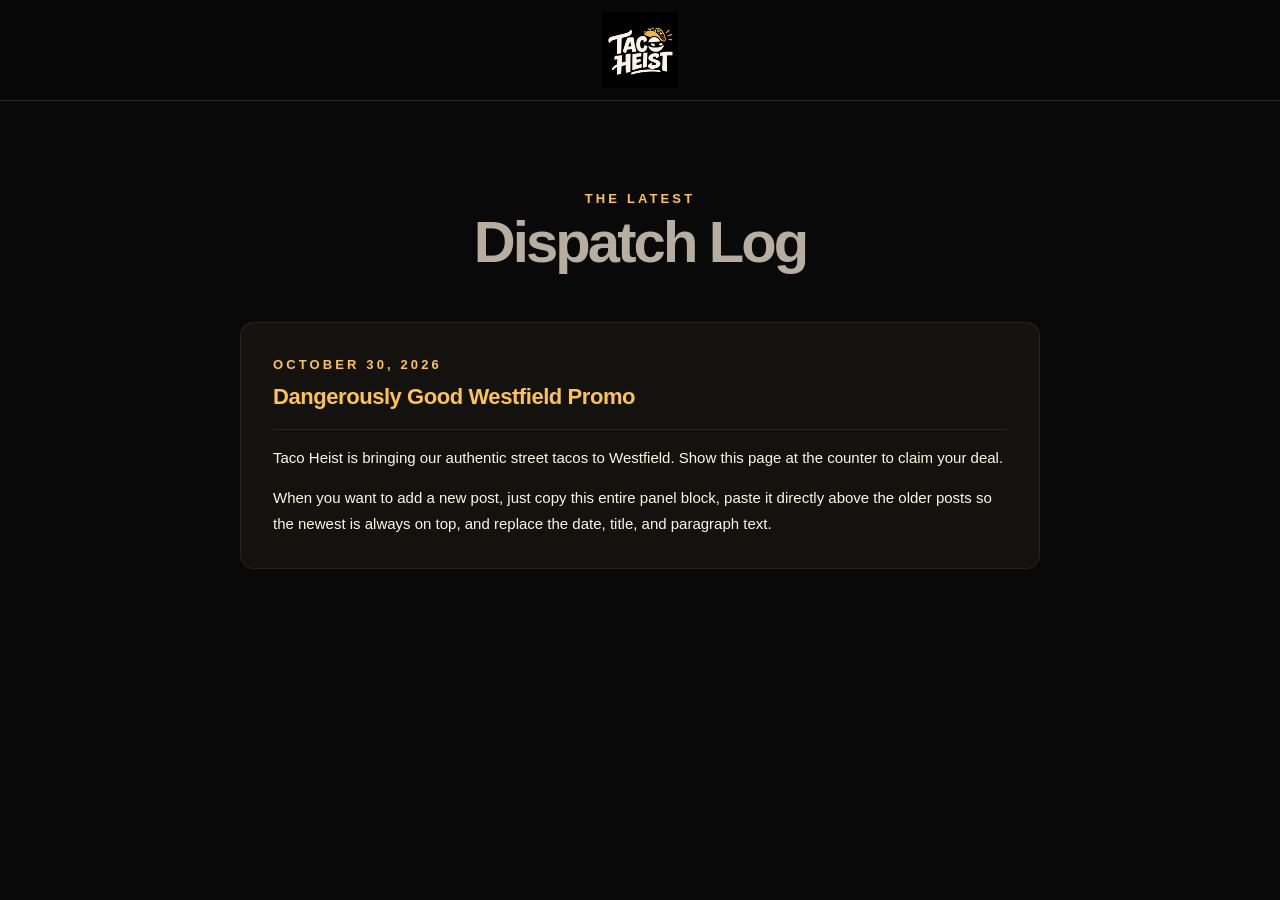
==== blog/index.html @ fea081cf "blog page add and minor mods" ====
<!DOCTYPE html>
<html lang="en">
<head>
    <meta charset="UTF-8">
    <meta name="viewport" content="width=device-width, initial-scale=1.0">
    <title>Taco Heist - Updates</title>
    <link rel="stylesheet" href="../css/styles.css">
    <link rel="icon" type="image/png" href="../images/favicon.png">
</head>
<body>
    <header>
        <nav style="justify-content: center;">
            <img src="../images/th_company_logo.png" alt="Taco Heist Logo">
        </nav>
    </header>

    <section class="wrap">
        <div class="center intro">
            <span class="eyebrow">The Latest</span>
            <h2>Dispatch Log</h2>
        </div>
        
        <div style="display: flex; flex-direction: column; gap: 30px; max-width: 800px; margin: auto;">
            
            <!-- ================================================== -->
            <!-- 📋 NEW POST TEMPLATE: COPY THIS ENTIRE PANEL 📋 -->
            <!-- ================================================== -->
            <div class="panel">
                <div class="panel-header" style="flex-direction: column; margin-bottom: 15px;">
                    <span class="eyebrow" style="margin-bottom: 5px;">October 30, 2026</span>
                    <h3 style="margin-bottom: 0;">Dangerously Good Westfield Promo</h3>
                </div>
                <div style="border-top: 1px solid #ffffff18; padding-top: 15px;">
                    <p style="color: var(--cream); font-size: 15px; line-height: 1.7; margin-bottom: 15px;">
                        Taco Heist is bringing our authentic street tacos to Westfield. Show this page at the counter to claim your deal.
                    </p>
                    <p style="color: var(--cream); font-size: 15px; line-height: 1.7; margin: 0;">
                        When you want to add a new post, just copy this entire panel block, paste it directly above the older posts so the newest is always on top, and replace the date, title, and paragraph text.
                    </p>
                </div>
            </div>
            <!-- ================================================== -->
            <!-- 📋 END OF TEMPLATE 📋 -->
            <!-- ================================================== -->

        </div>
    </section>
</body>
</html>
---- css/styles.css ----
/* Core Reset & Theme Variables */
:root {
  --gold: #ffc34f;
  --cream: #fff5e5;
  --muted: #b7aea0;
  --dark: #090909;
}

* {
  box-sizing: border-box;
}

html {
  scroll-behavior: smooth;
}

body {
  margin: 0;
  background: var(--dark);
  color: var(--cream);
  font-family: Arial, Helvetica, sans-serif;
  line-height: 1.55;
}

a {
  color: inherit;
  text-decoration: none;
}

button {
  font: inherit;
}

header {
  position: sticky;
  top: 0;
  z-index: 10;
  background: #090909ed;
  border-bottom: 1px solid #ffffff22;
  backdrop-filter: blur(12px);
}

nav {
  max-width: 1180px;
  margin: auto;
  display: flex;
  align-items: center;
  justify-content: space-between;
  padding: 12px 24px;
  gap: 16px;
}

nav img {
  width: 76px;
  height: 76px;
  object-fit: contain;
}

nav .links {
  display: flex;
  gap: 25px;
  align-items: center;
  font-size: 14px;
  font-weight: 800;
  letter-spacing: .08em;
}

nav a:hover {
  color: var(--gold);
}

.btn {
  display: inline-block;
  border: 0;
  border-radius: 5px;
  background: var(--gold);
  color: #14100b;
  padding: 15px 25px;
  font-weight: 900;
  letter-spacing: .07em;
  cursor: pointer;
  text-align: center;
}

.btn:hover {
  background: #ffe09a;
}

.btn-outline {
  background: transparent;
  border: 1px solid var(--cream);
  color: var(--cream);
}

.btn-outline:hover {
  background: #ffffff1a;
}

.hero {
  min-height: 660px;
  display: grid;
  place-items: center;
  text-align: center;
  padding: 65px 22px;
  background: radial-gradient(circle at 50% 40%, #3e240e 0%, #14100b 43%, #090909 76%);
}

.hero-content {
  display: flex;
  flex-direction: column;
  align-items: center;
}

.hero img {
  width: min(360px, 66vw);
  filter: drop-shadow(0 10px 40px #0009);
}

.eyebrow {
  color: var(--gold);
  text-transform: uppercase;
  font-size: 13px;
  font-weight: 900;
  letter-spacing: .24em;
}

h1, h2, h3, p {
  margin-top: 0;
}

h1 {
  font-size: clamp(45px, 8vw, 98px);
  line-height: .97;
  letter-spacing: -.065em;
  margin: 22px 0;
}

h2 {
  font-size: clamp(34px, 5vw, 58px);
  letter-spacing: -.05em;
  line-height: 1.08;
}

.wrap {
  max-width: 1120px;
  margin: auto;
  padding: 85px 24px;
}

.center {
  text-align: center;
}

.intro {
  max-width: 740px;
  margin: 0 auto 20px;
  color: var(--muted);
}

.hero-tagline {
  display: block;
  width: 100%;
  font-size: clamp(15px, 2vw, 19px);
  font-weight: 900;
  letter-spacing: 0.3em;
  color: var(--gold);
  text-transform: uppercase;
  margin: 10px 0 15px 0;
  text-align: center;
}

.menu-grid {
  display: grid;
  grid-template-columns: repeat(2, minmax(0, 1fr));
  gap: 24px;
  align-items: start;
}

.panel {
  background: #14120f;
  border: 1px solid #ffffff12;
  border-radius: 14px;
  padding: 32px;
}

.panel-header {
  display: flex;
  justify-content: space-between;
  align-items: baseline;
}

.panel h3 {
  color: var(--gold);
  font-size: 22px;
  letter-spacing: -.02em;
  margin-bottom: 6px;
}

.cat-price {
  color: var(--gold);
  font-weight: 800;
  font-size: 18px;
}

.category-desc {
  font-size: 14px;
  color: #c4baab;
  margin-bottom: 20px;
  line-height: 1.5;
  border-bottom: 1px solid #ffffff18;
  padding-bottom: 14px;
}

.item {
  border-bottom: 1px solid #ffffff10;
  padding: 16px 0;
}

.item:last-child {
  border-bottom: 0;
}

.item-top {
  display: flex;
  justify-content: space-between;
  gap: 20px;
  font-weight: 600;
  font-size: 16px;
  color: var(--cream);
}

.item-title {
  font-weight: 600;
}

.price {
  color: var(--gold);
  font-weight: 700;
  white-space: nowrap;
}

.desc {
  font-size: 13.5px;
  color: #a89f91;
  margin: 6px 0 0;
  line-height: 1.5;
}

.pill {
  display: inline-block;
  border: 1px solid #ffc34f66;
  color: var(--gold);
  border-radius: 20px;
  padding: 6px 14px;
  font-size: 12px;
  font-weight: 800;
  letter-spacing: .08em;
}

.salsa {
  grid-column: 1 / -1;
}

.small {
  font-size: 13px;
  color: var(--muted);
}

/* --- Balanced Editorial Story Section --- */
.story-section {
  background: #f4ebd0;
  color: #2b241c;
  padding: 95px 24px;
  border-top: 1px solid #ffffff22;
  border-bottom: 1px solid #ffffff22;
}

.story-container {
  max-width: 1120px;
  margin: 0 auto;
  display: flex;
  gap: 60px;
  align-items: center;
}

.story-mark-col {
  flex: 0 0 36%;
}

.story-mark {
  background: #2b241c;
  color: #f4ebd0;
  width: 100%;
  aspect-ratio: 4 / 5;
  border-radius: 16px;
  display: flex;
  align-items: center;
  justify-content: center;
  font-weight: 900;
  font-size: clamp(60px, 8vw, 110px);
  letter-spacing: 0.08em;
  box-shadow: 0 15px 35px rgba(0,0,0,0.12);
}

.story-content {
  flex: 1;
}

.story-content h2 {
  color: #2b241c;
  margin-top: 12px;
  margin-bottom: 24px;
}

.story-content h2 em {
  font-style: italic;
  color: #8c5a23;
}

.story-content p {
  font-size: 15.5px;
  line-height: 1.7;
  margin-bottom: 18px;
  color: #42362b;
}

.story-content strong {
  color: #1a1510;
}

@media(max-width: 850px) {
  .story-container {
    flex-direction: column;
    gap: 40px;
  }
  .story-mark-col {
    width: 100%;
    max-width: 320px;
    margin: 0 auto;
  }
}

.visit-section {
  background: #120f0c;
  border-top: 1px solid #ffffff1b;
  border-bottom: 1px solid #ffffff1b;
  padding: 85px 24px;
}

.visit-grid {
  display: grid;
  grid-template-columns: repeat(3, minmax(0, 1fr));
  gap: 24px;
  margin-top: 35px;
  align-items: stretch;
}

.visit-card {
  background: #161411;
  border: 1px solid #ffffff1b;
  border-radius: 12px;
  padding: 28px;
  display: flex;
  flex-direction: column;
}

.visit-card h3 {
  color: var(--gold);
  font-size: 20px;
  margin-bottom: 15px;
  border-bottom: 1px solid #ffffff14;
  padding-bottom: 10px;
  letter-spacing: -.01em;
}

.visit-card p, 
.visit-card ul {
  font-size: 14.5px;
  color: var(--muted);
  margin: 0;
  line-height: 1.6;
}

.visit-card strong {
  color: var(--cream);
}

.hours-list {
  list-style: none;
  padding: 0;
  margin: 0;
}

.hours-list li {
  display: flex;
  justify-content: space-between;
  padding: 8px 0;
  border-bottom: 1px solid #ffffff10;
  font-size: 14px;
}

.hours-list li:last-child {
  border-bottom: 0;
}

.contact-link {
  color: var(--gold);
  text-decoration: underline;
  text-underline-offset: 3px;
}

.contact-link:hover {
  color: var(--cream);
}

.foot {
  border-top: 1px solid #ffffff25;
  padding: 35px 24px;
  text-align: center;
  color: #aa9e8d;
  font-size: 13px;
}

.foot img {
  width: 110px;
  display: block;
  margin: 0 auto 12px;
}

@media(max-width: 850px) {
  .visit-grid {
    grid-template-columns: 1fr;
  }
}

@media(max-width: 700px) {
  nav img {
    width: 55px;
    height: 55px;
  }
  nav .links {
    gap: 12px;
    font-size: 11px;
  }
  .menu-grid {
    grid-template-columns: 1fr;
  }
  .wrap {
    padding: 65px 20px;
  }
  .panel, .visit-card {
    padding: 22px;
  }
}
/* --- Custom Layout Adjustments for Salsas & Bowls --- */
.salsa-badge {
  display: inline-block;
  background: rgba(255, 195, 79, 0.12);
  border: 1px solid rgba(255, 195, 79, 0.3);
  color: var(--gold);
  border-radius: 6px;
  padding: 2px 8px;
  font-size: 12px;
  font-weight: 700;
  letter-spacing: 0.05em;
  white-space: nowrap;
}

.bowl-tag {
  color: var(--muted);
  font-size: 13px;
  font-weight: 600;
  font-style: italic;
  white-space: nowrap;
}

.bowl-item .item-title {
  color: var(--gold);
  font-size: 15px;
}

.sibling-concepts {
    display: flex;
    align-items: center;
    justify-content: center;
    gap: 15px;
    padding: 10px;
    flex-wrap: wrap;
    font-family: inherit;
}

.concepts-label {
    font-weight: bold;
    color: #333; /* Adjust to match the specific site's text color */
}

.concept-link {
    text-decoration: none;
    color: #d9534f; /* Adjust to match the specific site's accent color */
    font-weight: 600;
    transition: color 0.3s ease;
}

.concept-link:hover {
    color: #000;
    text-decoration: underline;
}

/* Mobile responsive adjustment */
@media (max-width: 768px) {
    .sibling-concepts {
        flex-direction: column;
        gap: 10px;
    }
}
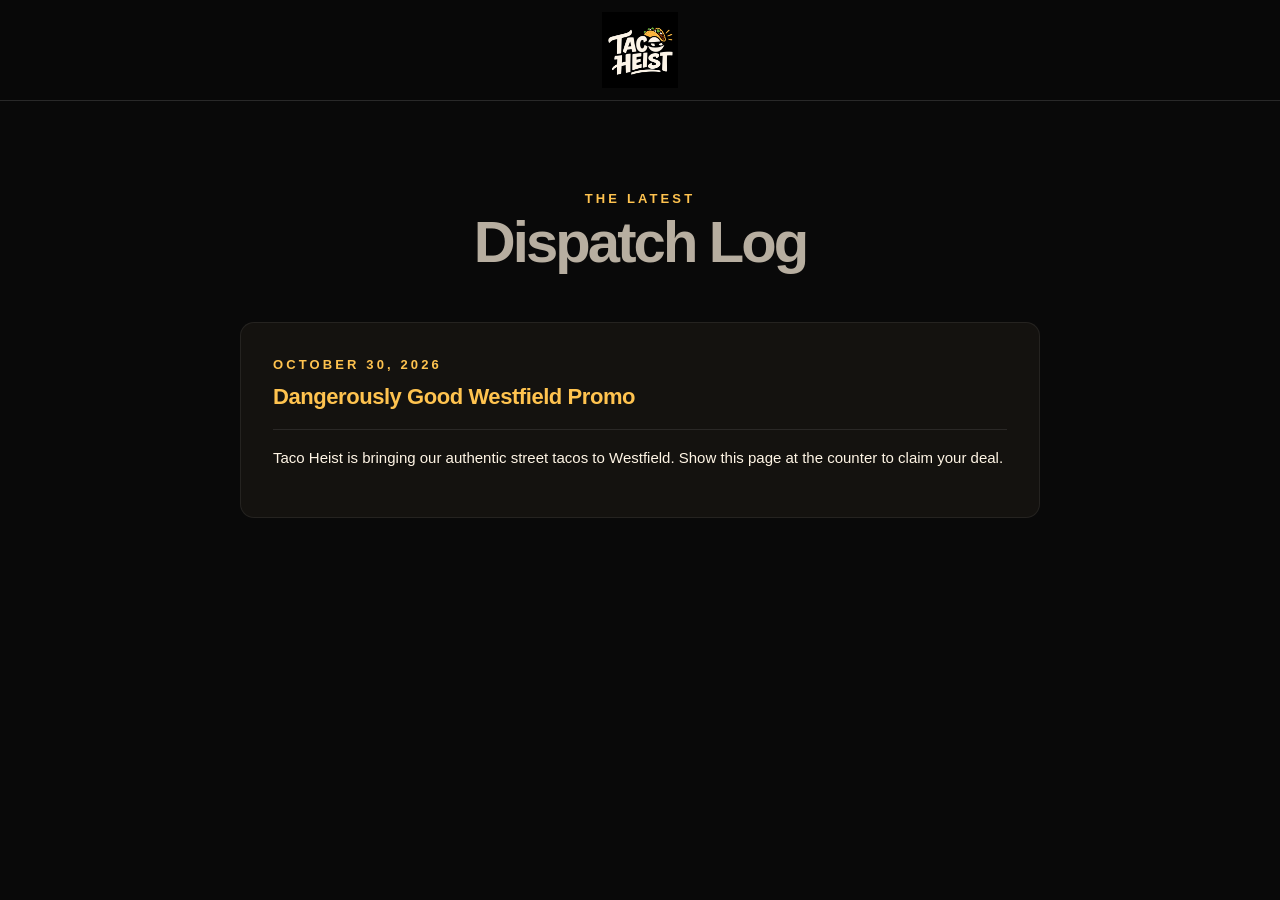
==== commit af1ed592: "blog cleanup" ====
--- a/blog/index.html
+++ b/blog/index.html
@@ -34,9 +34,6 @@
                     <p style="color: var(--cream); font-size: 15px; line-height: 1.7; margin-bottom: 15px;">
                         Taco Heist is bringing our authentic street tacos to Westfield. Show this page at the counter to claim your deal.
                     </p>
-                    <p style="color: var(--cream); font-size: 15px; line-height: 1.7; margin: 0;">
-                        When you want to add a new post, just copy this entire panel block, paste it directly above the older posts so the newest is always on top, and replace the date, title, and paragraph text.
-                    </p>
                 </div>
             </div>
             <!-- ================================================== -->
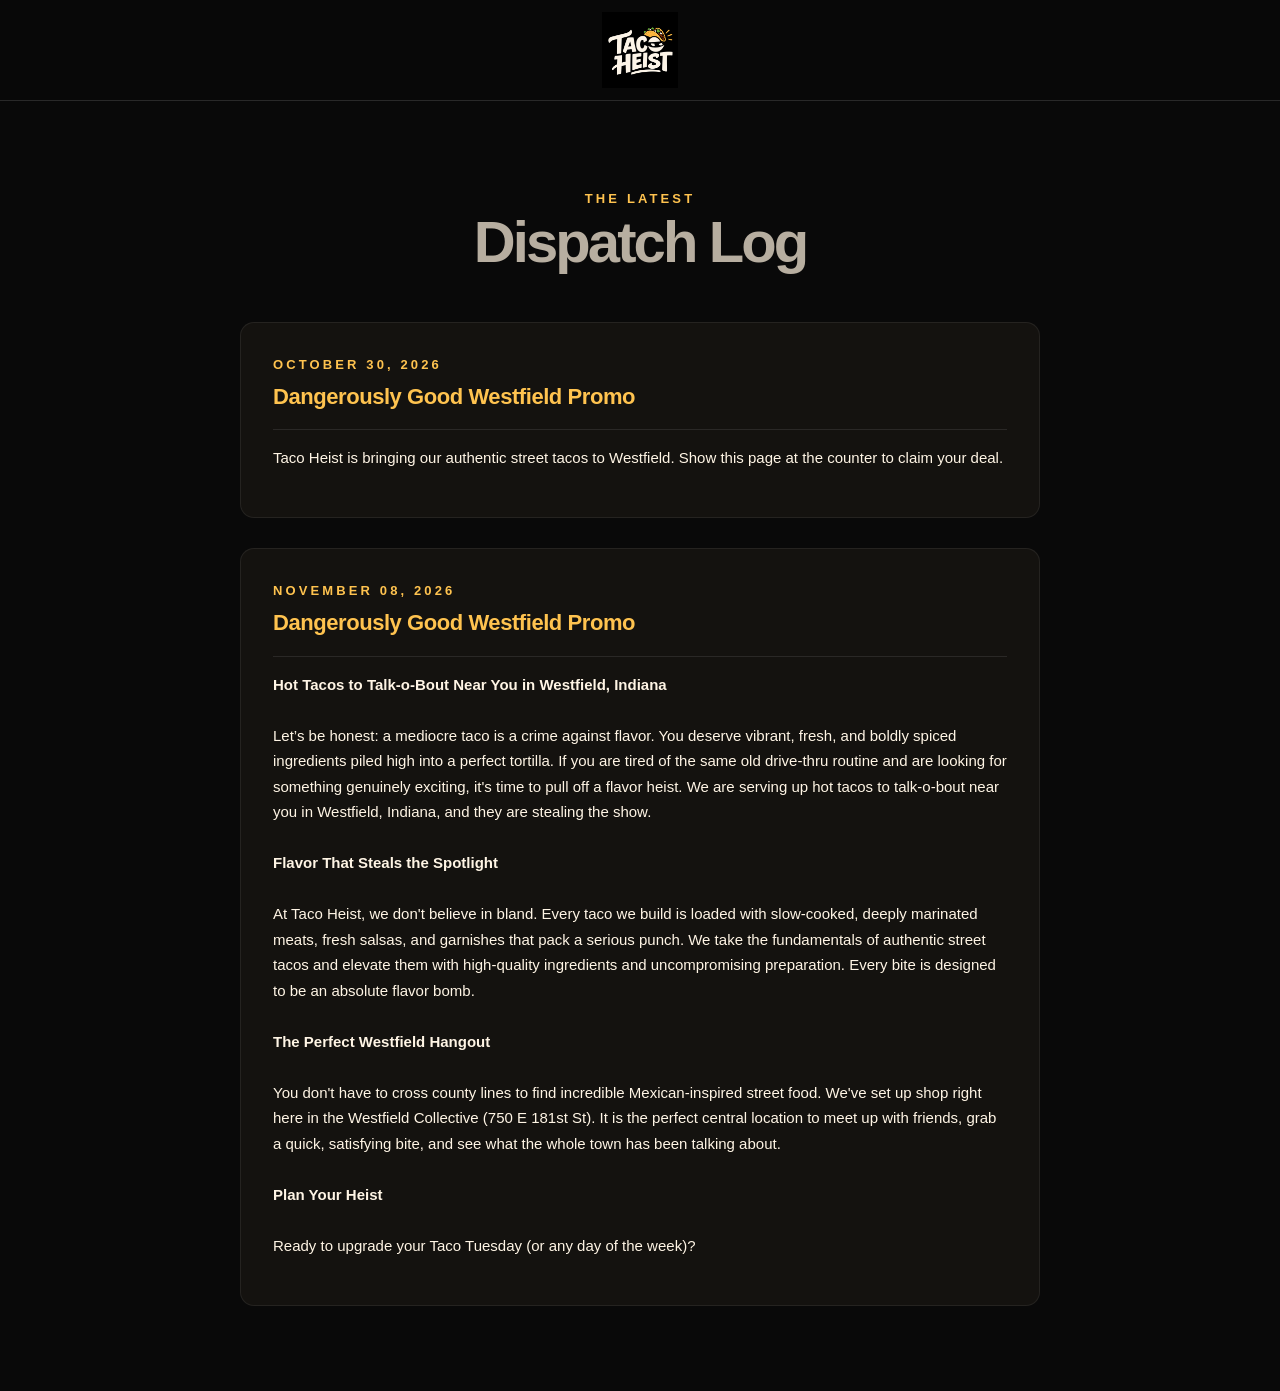
==== commit cb60b395: "blog update" ====
--- a/blog/index.html
+++ b/blog/index.html
@@ -40,6 +40,33 @@
             <!-- 📋 END OF TEMPLATE 📋 -->
             <!-- ================================================== -->
 
+                        <!-- ================================================== -->
+            <!-- 📋 NEW POST TEMPLATE: COPY THIS ENTIRE PANEL 📋 -->
+            <!-- ================================================== -->
+            <div class="panel">
+                <div class="panel-header" style="flex-direction: column; margin-bottom: 15px;">
+                    <span class="eyebrow" style="margin-bottom: 5px;">November 08, 2026</span>
+                    <h3 style="margin-bottom: 0;">Dangerously Good Westfield Promo</h3>
+                </div>
+                <div style="border-top: 1px solid #ffffff18; padding-top: 15px;">
+                    <p style="color: var(--cream); font-size: 15px; line-height: 1.7; margin-bottom: 15px;">
+                        <b>Hot Tacos to Talk-o-Bout Near You in Westfield, Indiana</b><br><br>
+                        Let’s be honest: a mediocre taco is a crime against flavor. You deserve vibrant, fresh, and boldly spiced ingredients piled high into a perfect tortilla. If you are tired of the same old drive-thru routine and are looking for something genuinely exciting, it's time to pull off a flavor heist. We are serving up hot tacos to talk-o-bout near you in Westfield, Indiana, and they are stealing the show.<br><br>
+
+                        <b>Flavor That Steals the Spotlight</b><br><br>
+                        At Taco Heist, we don't believe in bland. Every taco we build is loaded with slow-cooked, deeply marinated meats, fresh salsas, and garnishes that pack a serious punch. We take the fundamentals of authentic street tacos and elevate them with high-quality ingredients and uncompromising preparation. Every bite is designed to be an absolute flavor bomb.<br><br>
+
+                        <b>The Perfect Westfield Hangout</b><br><br>
+                        You don't have to cross county lines to find incredible Mexican-inspired street food. We've set up shop right here in the Westfield Collective (750 E 181st St). It is the perfect central location to meet up with friends, grab a quick, satisfying bite, and see what the whole town has been talking about.<br><br>
+
+                        <b>Plan Your Heist</b><br><br>
+                        Ready to upgrade your Taco Tuesday (or any day of the week)?
+                    </p>
+                </div>
+            </div>
+            <!-- ================================================== -->
+            <!-- 📋 END OF TEMPLATE 📋 -->
+            <!-- ================================================== -->
         </div>
     </section>
 </body>
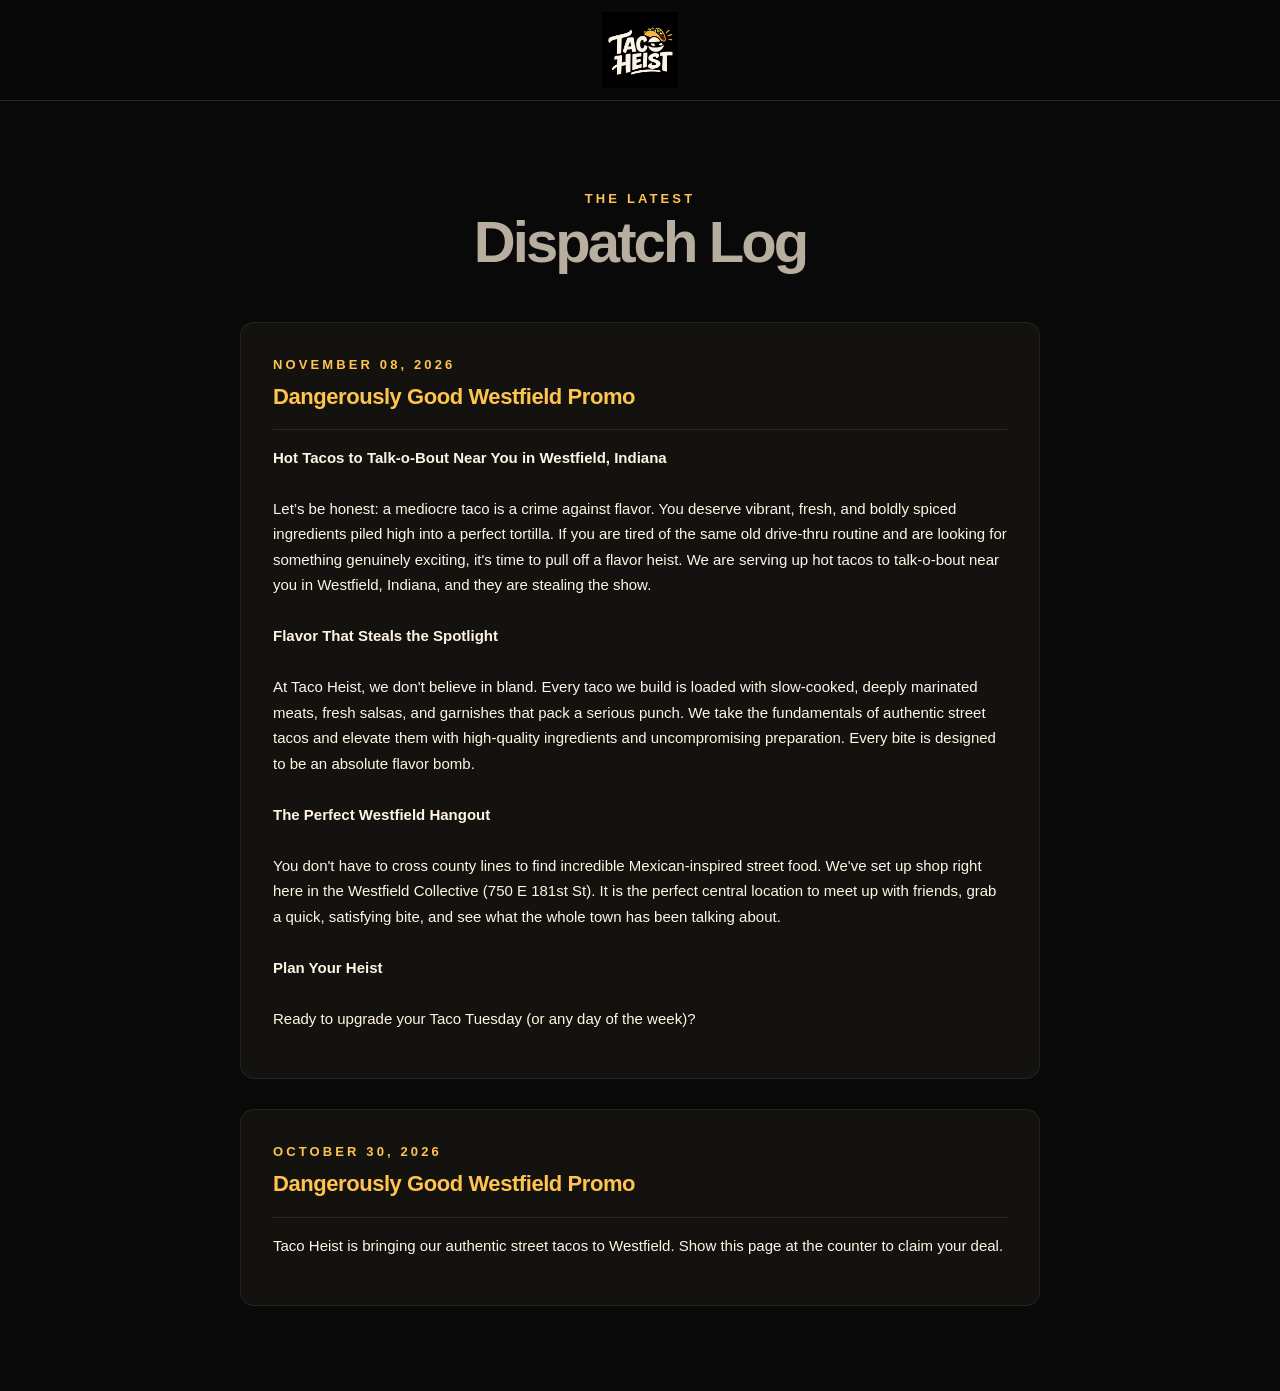
==== commit a06ebf7f: "blog update reorder" ====
--- a/blog/index.html
+++ b/blog/index.html
@@ -21,26 +21,7 @@
         </div>
         
         <div style="display: flex; flex-direction: column; gap: 30px; max-width: 800px; margin: auto;">
-            
             <!-- ================================================== -->
-            <!-- 📋 NEW POST TEMPLATE: COPY THIS ENTIRE PANEL 📋 -->
-            <!-- ================================================== -->
-            <div class="panel">
-                <div class="panel-header" style="flex-direction: column; margin-bottom: 15px;">
-                    <span class="eyebrow" style="margin-bottom: 5px;">October 30, 2026</span>
-                    <h3 style="margin-bottom: 0;">Dangerously Good Westfield Promo</h3>
-                </div>
-                <div style="border-top: 1px solid #ffffff18; padding-top: 15px;">
-                    <p style="color: var(--cream); font-size: 15px; line-height: 1.7; margin-bottom: 15px;">
-                        Taco Heist is bringing our authentic street tacos to Westfield. Show this page at the counter to claim your deal.
-                    </p>
-                </div>
-            </div>
-            <!-- ================================================== -->
-            <!-- 📋 END OF TEMPLATE 📋 -->
-            <!-- ================================================== -->
-
-                        <!-- ================================================== -->
             <!-- 📋 NEW POST TEMPLATE: COPY THIS ENTIRE PANEL 📋 -->
             <!-- ================================================== -->
             <div class="panel">
@@ -67,6 +48,24 @@
             <!-- ================================================== -->
             <!-- 📋 END OF TEMPLATE 📋 -->
             <!-- ================================================== -->
+                         
+            <!-- ================================================== -->
+            <!-- 📋 NEW POST TEMPLATE: COPY THIS ENTIRE PANEL 📋 -->
+            <!-- ================================================== -->
+            <div class="panel">
+                <div class="panel-header" style="flex-direction: column; margin-bottom: 15px;">
+                    <span class="eyebrow" style="margin-bottom: 5px;">October 30, 2026</span>
+                    <h3 style="margin-bottom: 0;">Dangerously Good Westfield Promo</h3>
+                </div>
+                <div style="border-top: 1px solid #ffffff18; padding-top: 15px;">
+                    <p style="color: var(--cream); font-size: 15px; line-height: 1.7; margin-bottom: 15px;">
+                        Taco Heist is bringing our authentic street tacos to Westfield. Show this page at the counter to claim your deal.
+                    </p>
+                </div>
+            </div>
+            <!-- ================================================== -->
+            <!-- 📋 END OF TEMPLATE 📋 -->
+            <!-- ================================================== -->
         </div>
     </section>
 </body>
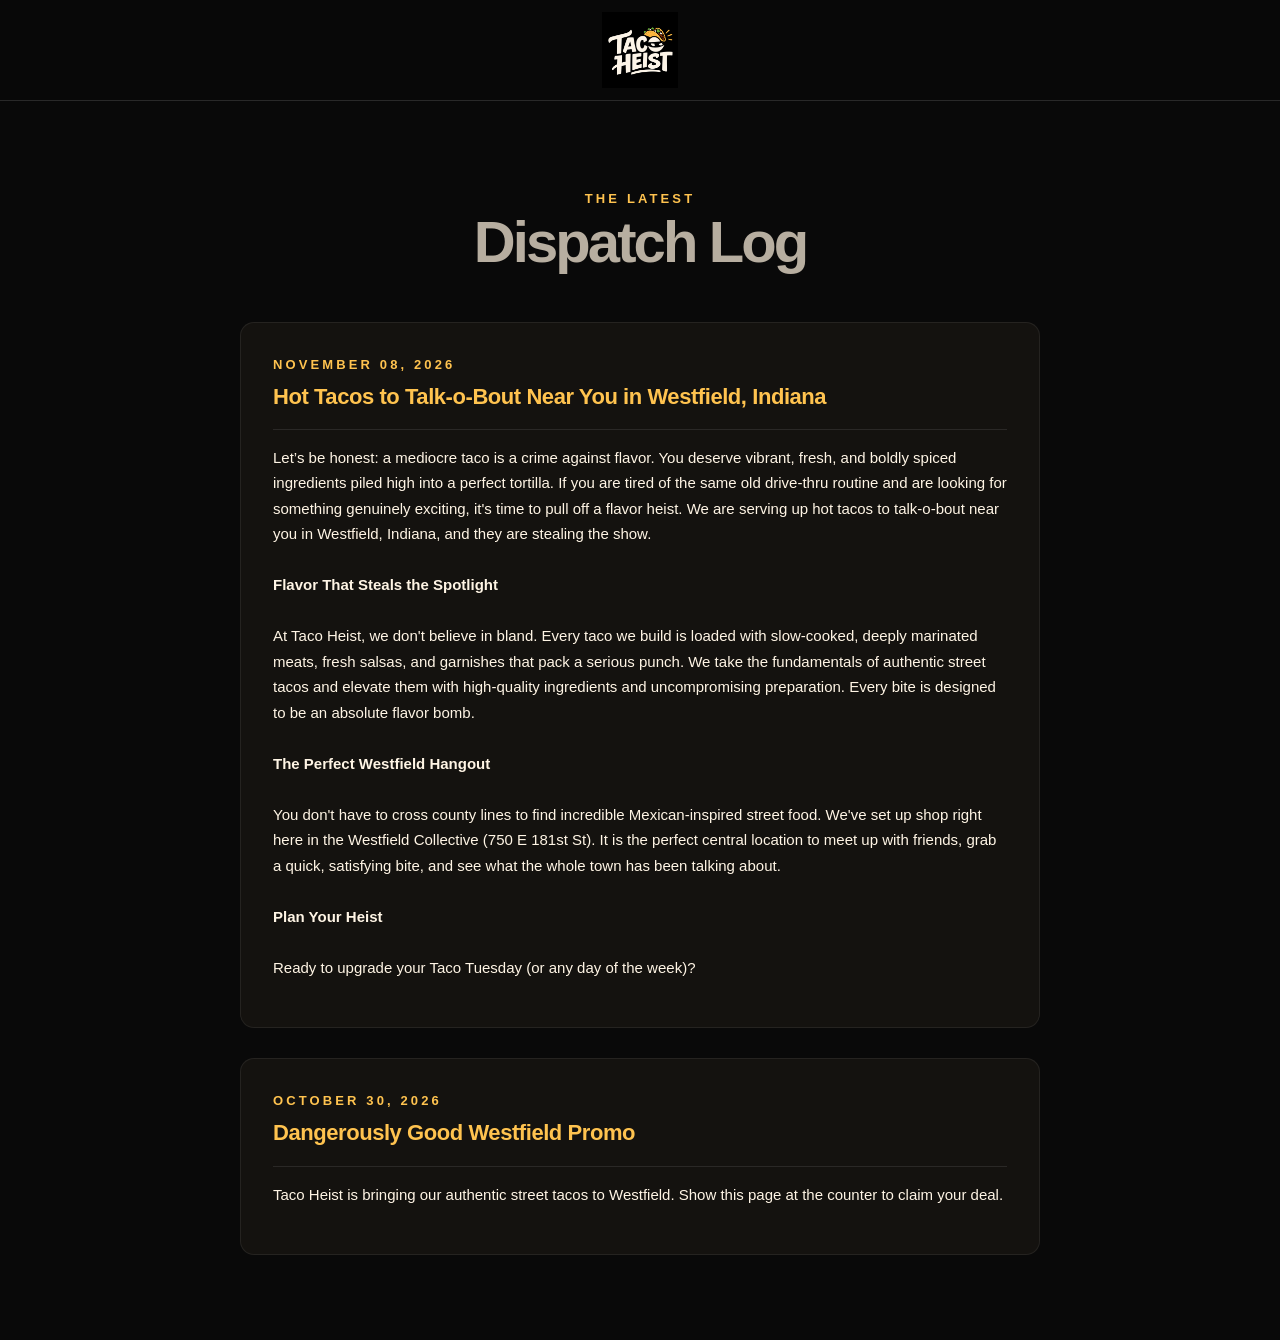
==== commit 5638b455: "blog update 3" ====
--- a/blog/index.html
+++ b/blog/index.html
@@ -27,11 +27,10 @@
             <div class="panel">
                 <div class="panel-header" style="flex-direction: column; margin-bottom: 15px;">
                     <span class="eyebrow" style="margin-bottom: 5px;">November 08, 2026</span>
-                    <h3 style="margin-bottom: 0;">Dangerously Good Westfield Promo</h3>
+                    <h3 style="margin-bottom: 0;">Hot Tacos to Talk-o-Bout Near You in Westfield, Indiana</h3>
                 </div>
                 <div style="border-top: 1px solid #ffffff18; padding-top: 15px;">
                     <p style="color: var(--cream); font-size: 15px; line-height: 1.7; margin-bottom: 15px;">
-                        <b>Hot Tacos to Talk-o-Bout Near You in Westfield, Indiana</b><br><br>
                         Let’s be honest: a mediocre taco is a crime against flavor. You deserve vibrant, fresh, and boldly spiced ingredients piled high into a perfect tortilla. If you are tired of the same old drive-thru routine and are looking for something genuinely exciting, it's time to pull off a flavor heist. We are serving up hot tacos to talk-o-bout near you in Westfield, Indiana, and they are stealing the show.<br><br>
 
                         <b>Flavor That Steals the Spotlight</b><br><br>
@@ -48,7 +47,7 @@
             <!-- ================================================== -->
             <!-- 📋 END OF TEMPLATE 📋 -->
             <!-- ================================================== -->
-                         
+
             <!-- ================================================== -->
             <!-- 📋 NEW POST TEMPLATE: COPY THIS ENTIRE PANEL 📋 -->
             <!-- ================================================== -->
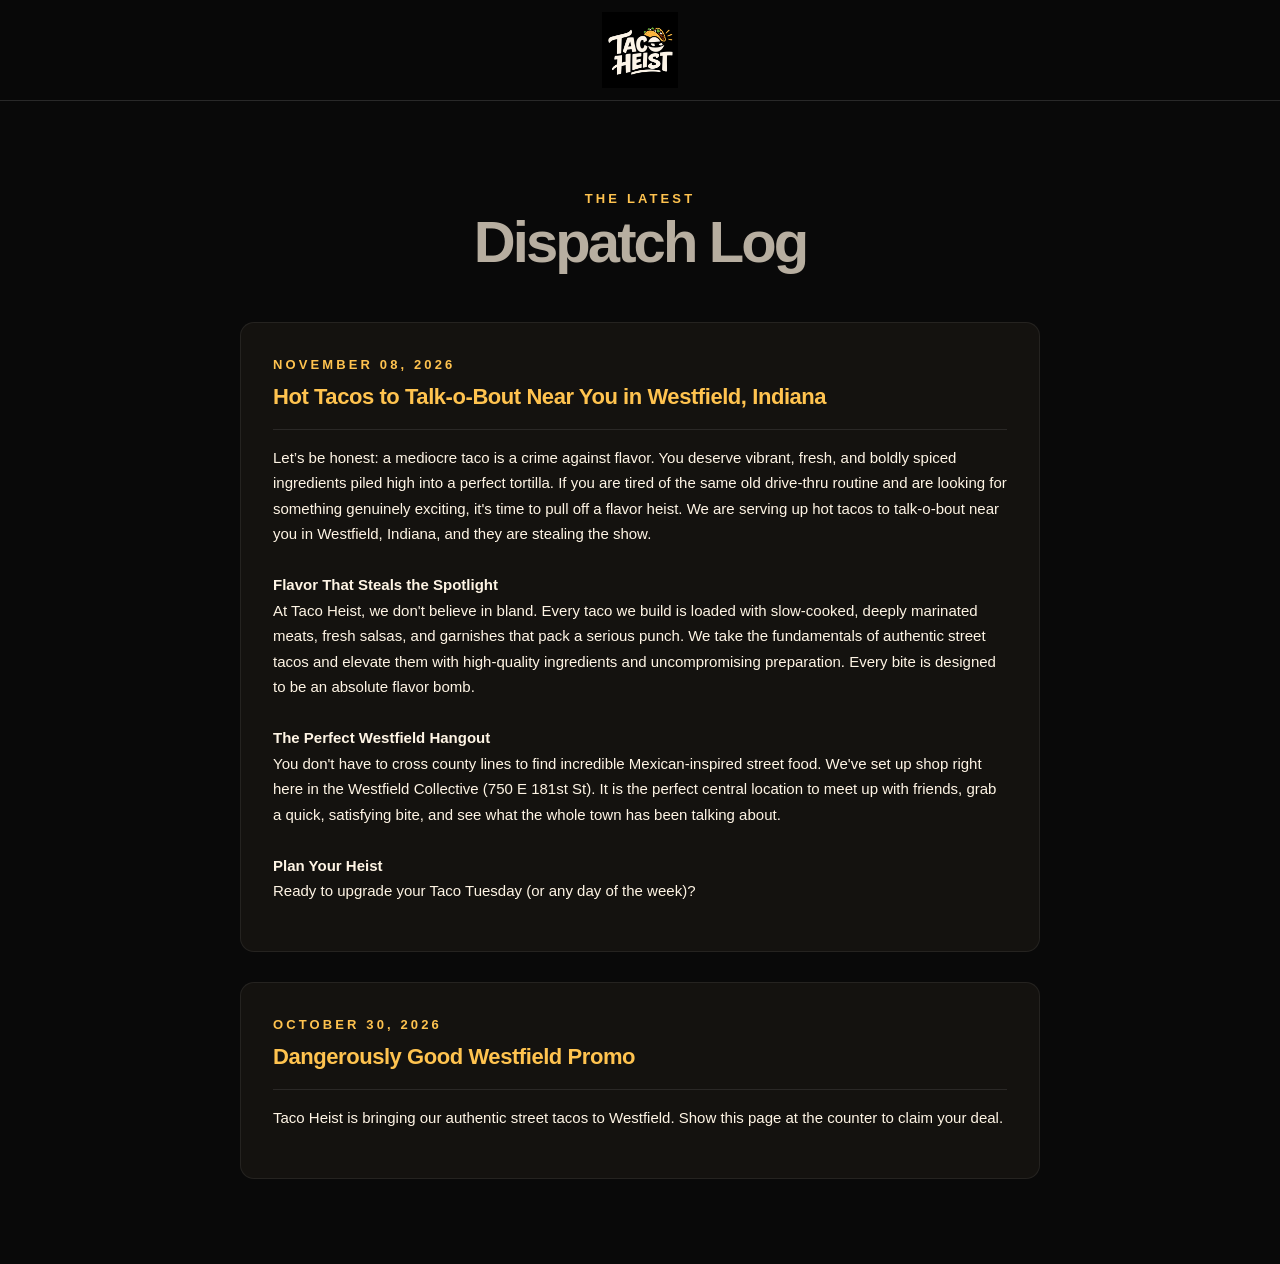
==== commit 6e710fed: "blog update" ====
--- a/blog/index.html
+++ b/blog/index.html
@@ -33,13 +33,13 @@
                     <p style="color: var(--cream); font-size: 15px; line-height: 1.7; margin-bottom: 15px;">
                         Let’s be honest: a mediocre taco is a crime against flavor. You deserve vibrant, fresh, and boldly spiced ingredients piled high into a perfect tortilla. If you are tired of the same old drive-thru routine and are looking for something genuinely exciting, it's time to pull off a flavor heist. We are serving up hot tacos to talk-o-bout near you in Westfield, Indiana, and they are stealing the show.<br><br>
 
-                        <b>Flavor That Steals the Spotlight</b><br><br>
+                        <b>Flavor That Steals the Spotlight</b><br>
                         At Taco Heist, we don't believe in bland. Every taco we build is loaded with slow-cooked, deeply marinated meats, fresh salsas, and garnishes that pack a serious punch. We take the fundamentals of authentic street tacos and elevate them with high-quality ingredients and uncompromising preparation. Every bite is designed to be an absolute flavor bomb.<br><br>
 
-                        <b>The Perfect Westfield Hangout</b><br><br>
+                        <b>The Perfect Westfield Hangout</b><br>
                         You don't have to cross county lines to find incredible Mexican-inspired street food. We've set up shop right here in the Westfield Collective (750 E 181st St). It is the perfect central location to meet up with friends, grab a quick, satisfying bite, and see what the whole town has been talking about.<br><br>
 
-                        <b>Plan Your Heist</b><br><br>
+                        <b>Plan Your Heist</b><br>
                         Ready to upgrade your Taco Tuesday (or any day of the week)?
                     </p>
                 </div>
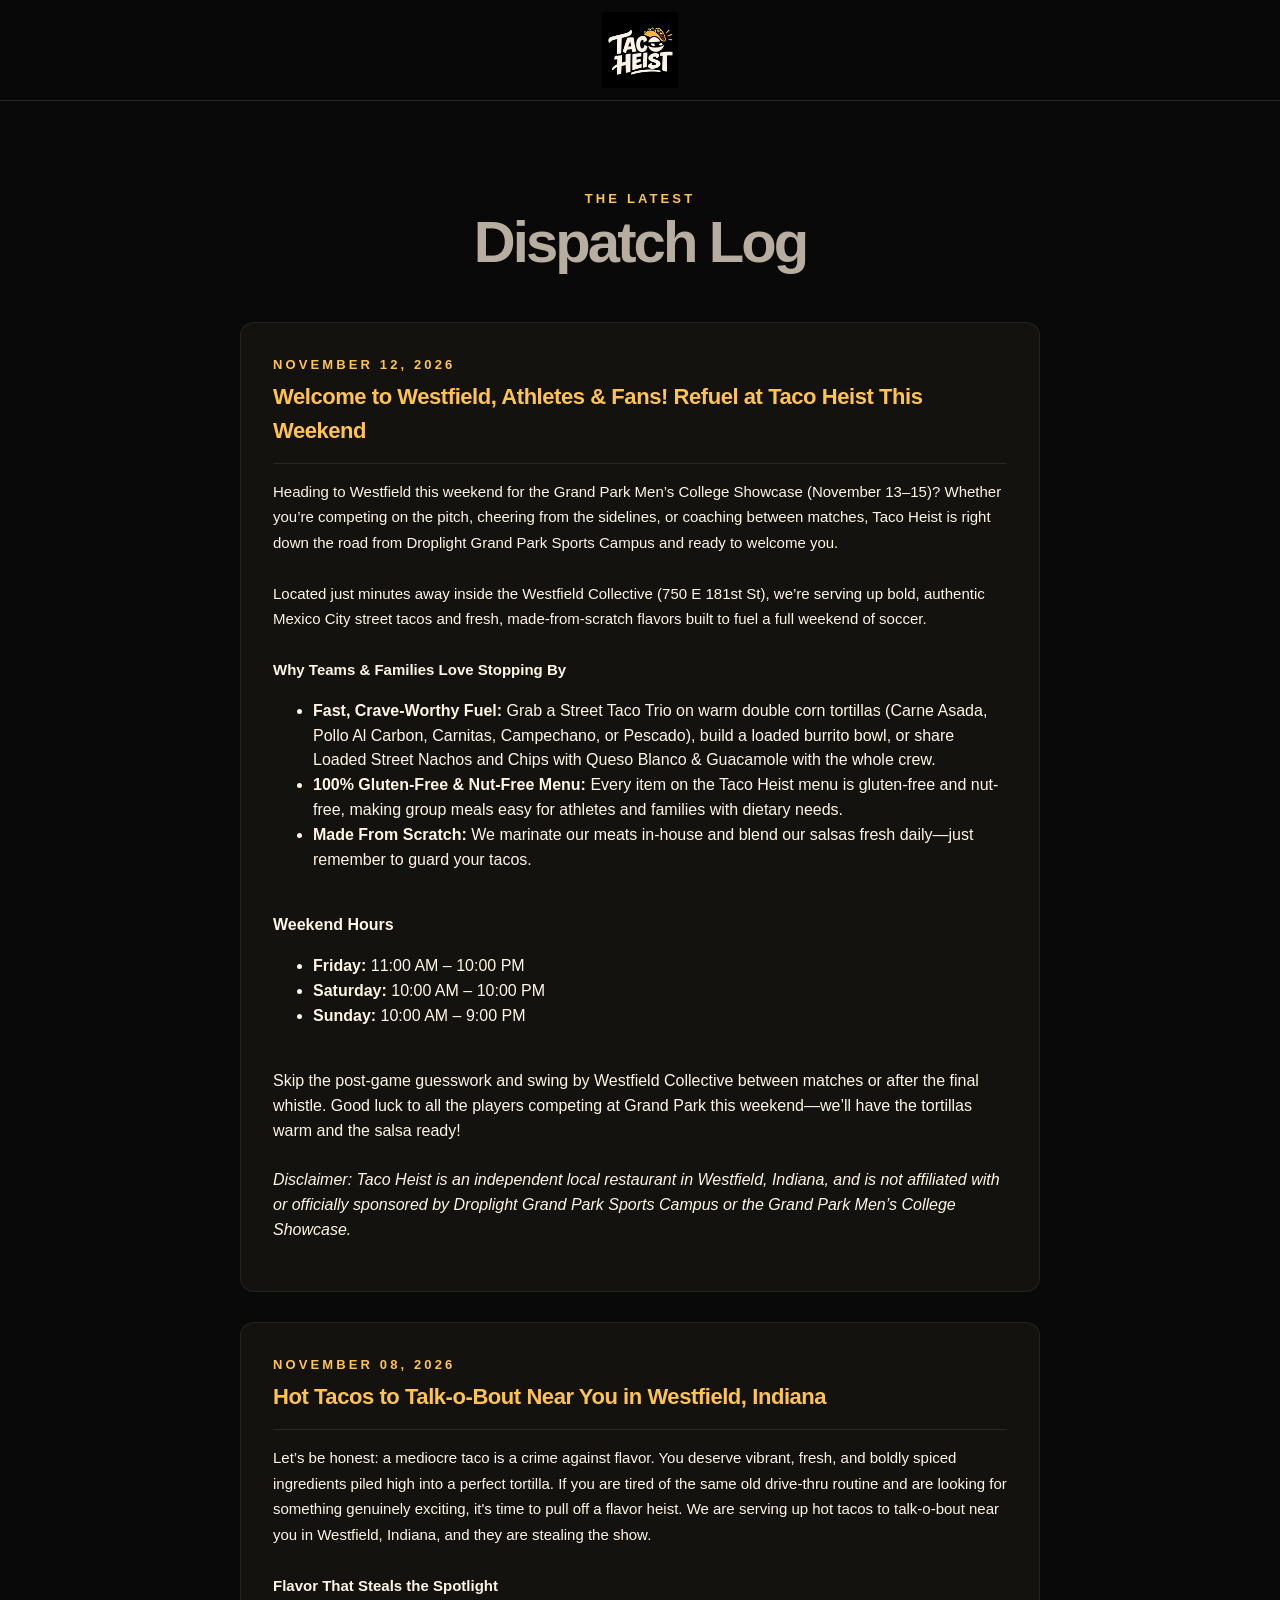
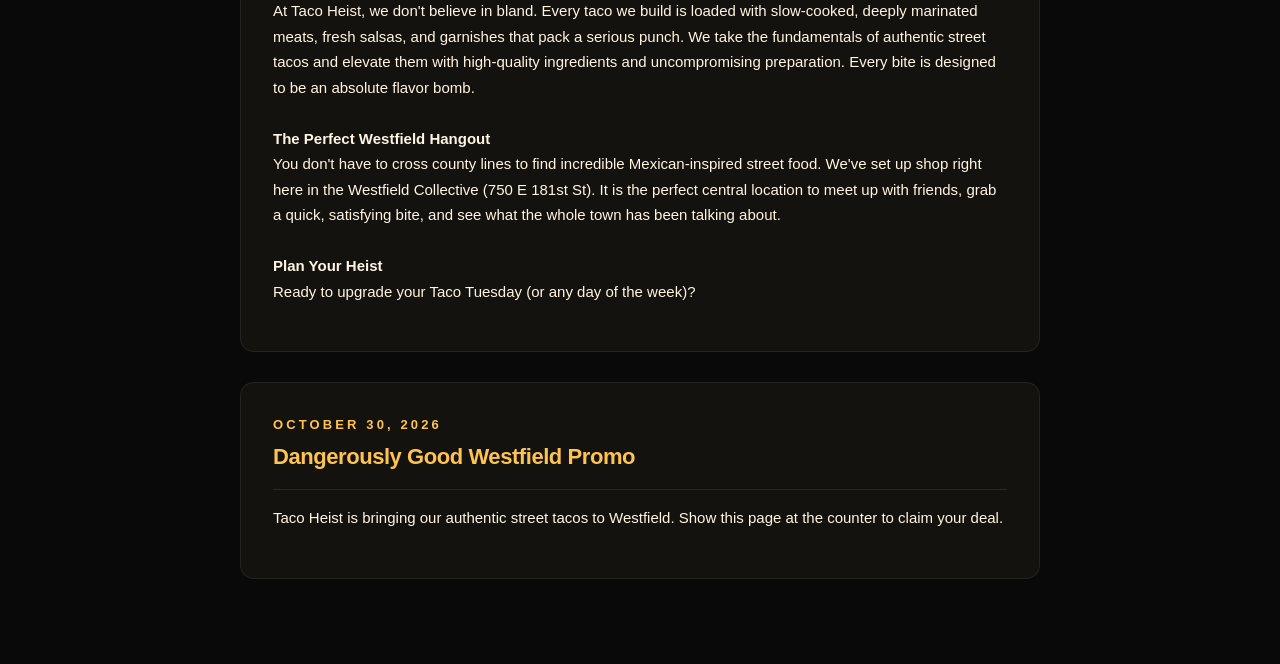
==== commit 6659d689: "blog update 12NOV" ====
--- a/blog/index.html
+++ b/blog/index.html
@@ -19,8 +19,45 @@
             <span class="eyebrow">The Latest</span>
             <h2>Dispatch Log</h2>
         </div>
-        
+                     
         <div style="display: flex; flex-direction: column; gap: 30px; max-width: 800px; margin: auto;">
+            <!-- ================================================== -->
+            <!-- 📋 NEW POST TEMPLATE: COPY THIS ENTIRE PANEL 📋 -->
+            <!-- ================================================== -->
+           <div class="panel">
+                <div class="panel-header" style="flex-direction: column; margin-bottom: 15px;">
+                    <span class="eyebrow" style="margin-bottom: 5px;">November 12, 2026</span>
+                    <h3 style="margin-bottom: 0;">Welcome to Westfield, Athletes &amp; Fans! Refuel at Taco Heist This Weekend</h3>
+                </div>
+                <div style="border-top: 1px solid #ffffff18; padding-top: 15px;">
+                    <p style="color: var(--cream); font-size: 15px; line-height: 1.7; margin-bottom: 15px;">
+                        Heading to Westfield this weekend for the Grand Park Men’s College Showcase (November 13–15)? Whether you’re competing on the pitch, cheering from the sidelines, or coaching between matches, Taco Heist is right down the road from Droplight Grand Park Sports Campus and ready to welcome you.<br><br>
+
+                        Located just minutes away inside the Westfield Collective (750 E 181st St), we’re serving up bold, authentic Mexico City street tacos and fresh, made-from-scratch flavors built to fuel a full weekend of soccer.<br><br>
+
+                        <b>Why Teams &amp; Families Love Stopping By</b><br>
+                        <ul>
+                            <li><b>Fast, Crave-Worthy Fuel:</b> Grab a Street Taco Trio on warm double corn tortillas (Carne Asada, Pollo Al Carbon, Carnitas, Campechano, or Pescado), build a loaded burrito bowl, or share Loaded Street Nachos and Chips with Queso Blanco &amp; Guacamole with the whole crew.<br></li>
+                            <li><b>100% Gluten-Free &amp; Nut-Free Menu:</b> Every item on the Taco Heist menu is gluten-free and nut-free, making group meals easy for athletes and families with dietary needs.<br></li>
+                            <li><b>Made From Scratch:</b> We marinate our meats in-house and blend our salsas fresh daily—just remember to guard your tacos.<br><br></li>
+                        </ul>
+                            
+                        <b>Weekend Hours</b><br>
+                        <ul>
+                            <li><b>Friday:</b> 11:00 AM – 10:00 PM<br></li>
+                            <li><b>Saturday:</b> 10:00 AM – 10:00 PM<br></li>
+                            <li><b>Sunday:</b> 10:00 AM – 9:00 PM<br><br></li>
+                        </ul>
+                        Skip the post-game guesswork and swing by Westfield Collective between matches or after the final whistle. Good luck to all the players competing at Grand Park this weekend—we’ll have the tortillas warm and the salsa ready!<br><br>
+
+                        <i>Disclaimer: Taco Heist is an independent local restaurant in Westfield, Indiana, and is not affiliated with or officially sponsored by Droplight Grand Park Sports Campus or the Grand Park Men’s College Showcase.</i>
+                    </p>
+                </div>
+            </div>
+            <!-- ================================================== -->
+            <!-- 📋 END OF TEMPLATE 📋 -->
+            <!-- ================================================== -->
+
             <!-- ================================================== -->
             <!-- 📋 NEW POST TEMPLATE: COPY THIS ENTIRE PANEL 📋 -->
             <!-- ================================================== -->
--- a/css/styles.css
+++ b/css/styles.css
@@ -8,6 +8,17 @@
 
 * {
   box-sizing: border-box;
+}
+
+.visually-hidden {
+    position: absolute;
+    width: 1px;
+    height: 1px;
+    margin: -1px;
+    padding: 0;
+    overflow: hidden;
+    clip: rect(0, 0, 0, 0);
+    border: 0;
 }
 
 html {
@@ -124,11 +135,11 @@
   letter-spacing: .24em;
 }
 
-h1, h2, h3, p {
+.hero .hero-title, h2, h3, p {
   margin-top: 0;
 }
 
-h1 {
+.hero .hero-title, h1 {
   font-size: clamp(45px, 8vw, 98px);
   line-height: .97;
   letter-spacing: -.065em;
@@ -512,4 +523,4 @@
         flex-direction: column;
         gap: 10px;
     }
-}+}
